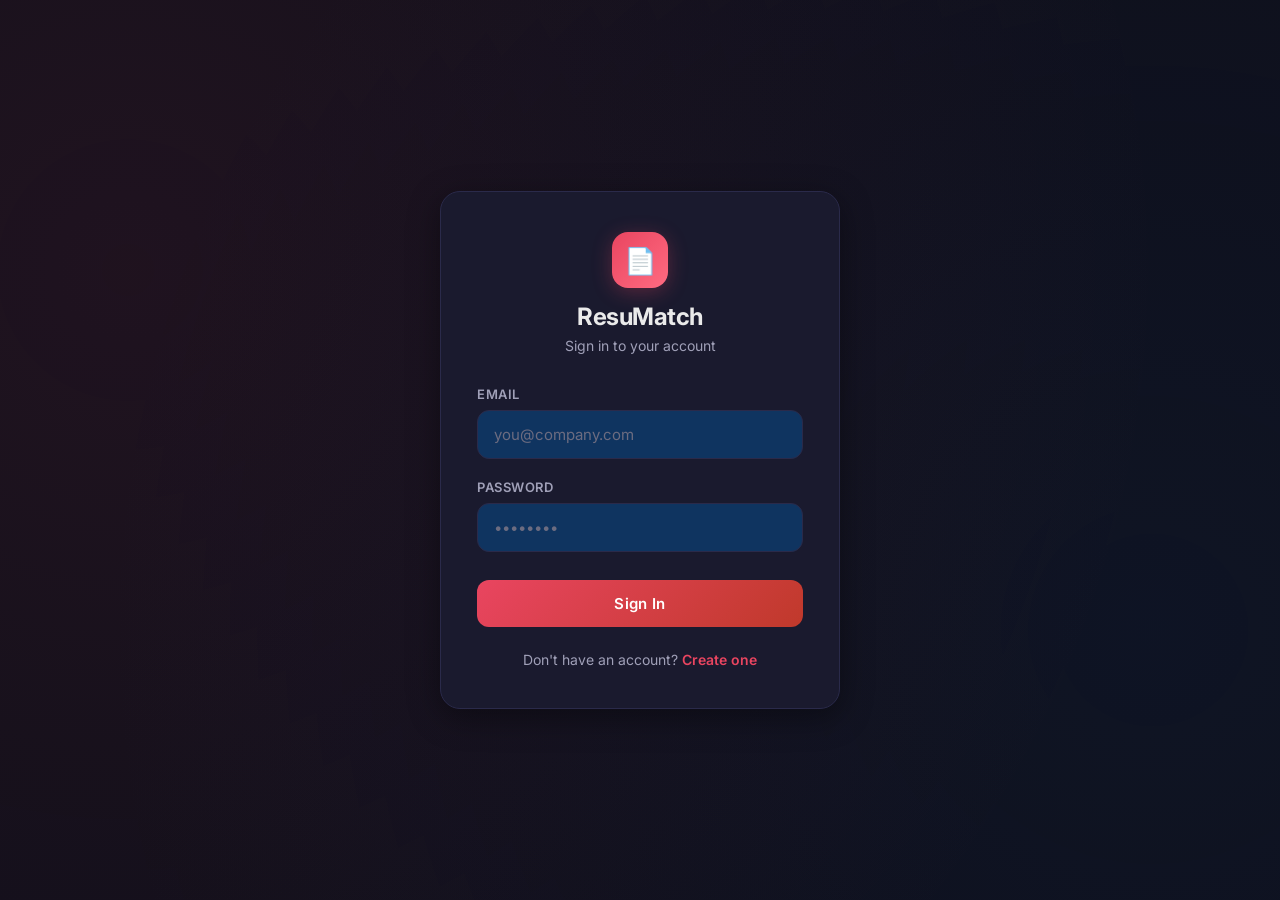
==== frontend/dashboard.html @ dbf90b8e "Initial commit" ====
<!DOCTYPE html>
<html lang="en">
<head>
  <meta charset="UTF-8" />
  <meta name="viewport" content="width=device-width, initial-scale=1.0" />
  <meta name="description" content="ResuMatch Dashboard - Manage your applicant tracking pipeline." />
  <title>ResuMatch — Dashboard</title>
  <link rel="preconnect" href="https://fonts.googleapis.com" />
  <link href="https://fonts.googleapis.com/css2?family=Inter:wght@400;500;600;700&display=swap" rel="stylesheet" />
  <link rel="stylesheet" href="css/style.css" />
</head>
<body class="app-body">

  <!-- ── Top Navigation ──────────────────────────────────── -->
  <nav class="top-nav" id="top-nav">
    <div class="nav-inner">
      <a href="dashboard.html" class="nav-brand">
        <div class="nav-brand-icon">📄</div>
        <span>ResuMatch</span>
      </a>
      <div class="nav-links">
        <a href="dashboard.html" class="nav-link active" id="nav-dashboard">Dashboard</a>
        <a href="jobs.html" class="nav-link" id="nav-jobs">Jobs</a>
      </div>
      <div class="nav-user">
        <span class="nav-user-name" id="nav-user-name"></span>
        <button class="nav-logout-btn" id="nav-logout-btn" onclick="logout()">Sign Out</button>
      </div>
    </div>
  </nav>

  <!-- ── Page Content ────────────────────────────────────── -->
  <main class="page-content" style="max-width: 640px;">
    <div class="dashboard-card">
      <!-- Welcome -->
      <h1 class="welcome">Welcome, <span id="user-name">...</span> 👋</h1>
      <p class="subtitle">Here's your profile overview</p>

      <!-- Profile Info -->
      <div class="profile-grid">
        <div class="profile-item">
          <span class="label">Name</span>
          <span class="value" id="profile-name">—</span>
        </div>
        <div class="profile-item">
          <span class="label">Email</span>
          <span class="value" id="profile-email">—</span>
        </div>
        <div class="profile-item">
          <span class="label">Role</span>
          <span class="value" id="profile-role">—</span>
        </div>
        <div class="profile-item">
          <span class="label">Joined</span>
          <span class="value" id="profile-joined">—</span>
        </div>
      </div>

      <!-- Quick Actions -->
      <div class="quick-actions">
        <a href="jobs.html" class="quick-action-link" id="go-to-jobs">
          📋 Manage Job Postings
          <span class="arrow">→</span>
        </a>
      </div>
    </div>
  </main>

  <script src="js/auth.js"></script>
  <script>
    loadDashboard();
    // Show user name in nav
    const user = getUser();
    if (user) {
      document.getElementById("nav-user-name").textContent = user.name;
    }
  </script>
</body>
</html>
---- frontend/css/style.css ----
/* ── CSS Variables & Reset ─────────────────────────────── */
:root {
  --bg-primary: #0f0f1a;
  --bg-secondary: #1a1a2e;
  --bg-card: #16213e;
  --bg-input: #0f3460;
  --accent: #e94560;
  --accent-hover: #ff6b81;
  --text-primary: #eaeaea;
  --text-secondary: #a0a0b8;
  --text-muted: #6c6c80;
  --border: #2a2a4a;
  --success: #2ecc71;
  --error: #e74c3c;
  --radius: 12px;
  --shadow: 0 8px 32px rgba(0, 0, 0, 0.4);
  --transition: 0.3s ease;
}

* {
  margin: 0;
  padding: 0;
  box-sizing: border-box;
}

body {
  font-family: 'Inter', 'Segoe UI', sans-serif;
  background: var(--bg-primary);
  color: var(--text-primary);
  min-height: 100vh;
  display: flex;
  align-items: center;
  justify-content: center;
  overflow: hidden;
}

/* ── Animated Background ──────────────────────────────── */
body::before {
  content: '';
  position: fixed;
  top: -50%;
  left: -50%;
  width: 200%;
  height: 200%;
  background: radial-gradient(circle at 30% 40%, rgba(233, 69, 96, 0.08) 0%, transparent 50%),
              radial-gradient(circle at 70% 60%, rgba(15, 52, 96, 0.15) 0%, transparent 50%);
  animation: bgFloat 20s ease-in-out infinite alternate;
  z-index: 0;
  pointer-events: none;
}

@keyframes bgFloat {
  0% { transform: translate(0, 0) rotate(0deg); }
  100% { transform: translate(-30px, -20px) rotate(3deg); }
}

/* ── Auth Container ───────────────────────────────────── */
.auth-wrapper {
  position: relative;
  z-index: 1;
  width: 100%;
  max-width: 440px;
  padding: 20px;
}

.auth-card {
  background: var(--bg-secondary);
  border: 1px solid var(--border);
  border-radius: 20px;
  padding: 40px 36px;
  box-shadow: var(--shadow);
  backdrop-filter: blur(10px);
  animation: cardSlideUp 0.6s ease-out;
}

@keyframes cardSlideUp {
  from { opacity: 0; transform: translateY(30px); }
  to { opacity: 1; transform: translateY(0); }
}

/* ── Logo / Brand ─────────────────────────────────────── */
.brand {
  text-align: center;
  margin-bottom: 32px;
}

.brand-icon {
  width: 56px;
  height: 56px;
  background: linear-gradient(135deg, var(--accent), #ff6b81);
  border-radius: 16px;
  display: inline-flex;
  align-items: center;
  justify-content: center;
  font-size: 26px;
  margin-bottom: 14px;
  box-shadow: 0 4px 20px rgba(233, 69, 96, 0.3);
}

.brand h1 {
  font-size: 24px;
  font-weight: 700;
  letter-spacing: -0.5px;
}

.brand p {
  color: var(--text-secondary);
  font-size: 14px;
  margin-top: 6px;
}

/* ── Form ─────────────────────────────────────────────── */
.form-group {
  margin-bottom: 20px;
}

.form-group label {
  display: block;
  font-size: 13px;
  font-weight: 600;
  color: var(--text-secondary);
  margin-bottom: 8px;
  text-transform: uppercase;
  letter-spacing: 0.5px;
}

.form-group input,
.form-group select {
  width: 100%;
  padding: 14px 16px;
  background: var(--bg-input);
  border: 1px solid var(--border);
  border-radius: var(--radius);
  color: var(--text-primary);
  font-size: 15px;
  font-family: inherit;
  transition: border-color var(--transition), box-shadow var(--transition);
  outline: none;
}

.form-group input::placeholder {
  color: var(--text-muted);
}

.form-group input:focus,
.form-group select:focus {
  border-color: var(--accent);
  box-shadow: 0 0 0 3px rgba(233, 69, 96, 0.15);
}

.form-group select option {
  background: var(--bg-secondary);
  color: var(--text-primary);
}

/* ── Button ───────────────────────────────────────────── */
.btn-primary {
  width: 100%;
  padding: 14px;
  background: linear-gradient(135deg, var(--accent), #c0392b);
  color: #fff;
  border: none;
  border-radius: var(--radius);
  font-size: 15px;
  font-weight: 600;
  font-family: inherit;
  cursor: pointer;
  transition: transform var(--transition), box-shadow var(--transition);
  margin-top: 8px;
  letter-spacing: 0.3px;
}

.btn-primary:hover {
  transform: translateY(-2px);
  box-shadow: 0 6px 24px rgba(233, 69, 96, 0.35);
}

.btn-primary:active {
  transform: translateY(0);
}

.btn-primary:disabled {
  opacity: 0.6;
  cursor: not-allowed;
  transform: none;
}

/* ── Footer Link ──────────────────────────────────────── */
.auth-footer {
  text-align: center;
  margin-top: 24px;
  font-size: 14px;
  color: var(--text-secondary);
}

.auth-footer a {
  color: var(--accent);
  text-decoration: none;
  font-weight: 600;
  transition: color var(--transition);
}

.auth-footer a:hover {
  color: var(--accent-hover);
}

/* ── Toast / Alert ────────────────────────────────────── */
.toast {
  position: fixed;
  top: 24px;
  right: 24px;
  padding: 14px 24px;
  border-radius: var(--radius);
  font-size: 14px;
  font-weight: 500;
  z-index: 1000;
  animation: toastIn 0.4s ease-out;
  max-width: 360px;
  box-shadow: 0 8px 30px rgba(0,0,0,0.3);
}

.toast.success {
  background: var(--success);
  color: #fff;
}

.toast.error {
  background: var(--error);
  color: #fff;
}

@keyframes toastIn {
  from { opacity: 0; transform: translateX(40px); }
  to { opacity: 1; transform: translateX(0); }
}

/* ── Dashboard Layout ─────────────────────────────────── */
.dashboard-wrapper {
  position: relative;
  z-index: 1;
  width: 100%;
  max-width: 640px;
  padding: 20px;
}

.dashboard-card {
  background: var(--bg-secondary);
  border: 1px solid var(--border);
  border-radius: 20px;
  padding: 40px 36px;
  box-shadow: var(--shadow);
  animation: cardSlideUp 0.6s ease-out;
}

.dashboard-card .welcome {
  font-size: 28px;
  font-weight: 700;
  margin-bottom: 6px;
}

.dashboard-card .welcome span {
  color: var(--accent);
}

.dashboard-card .subtitle {
  color: var(--text-secondary);
  font-size: 15px;
  margin-bottom: 32px;
}

.profile-grid {
  display: grid;
  gap: 16px;
  margin-bottom: 28px;
}

.profile-item {
  display: flex;
  justify-content: space-between;
  align-items: center;
  background: var(--bg-card);
  padding: 14px 18px;
  border-radius: var(--radius);
  border: 1px solid var(--border);
}

.profile-item .label {
  font-size: 13px;
  color: var(--text-muted);
  text-transform: uppercase;
  letter-spacing: 0.5px;
  font-weight: 600;
}

.profile-item .value {
  font-size: 15px;
  font-weight: 500;
  color: var(--text-primary);
}

.btn-logout {
  width: 100%;
  padding: 14px;
  background: transparent;
  border: 1px solid var(--border);
  color: var(--text-secondary);
  border-radius: var(--radius);
  font-size: 14px;
  font-weight: 600;
  cursor: pointer;
  font-family: inherit;
  transition: all var(--transition);
}

.btn-logout:hover {
  border-color: var(--accent);
  color: var(--accent);
  background: rgba(233, 69, 96, 0.05);
}

/* ── Loading Spinner ──────────────────────────────────── */
.spinner {
  display: inline-block;
  width: 18px;
  height: 18px;
  border: 2px solid rgba(255,255,255,0.3);
  border-top-color: #fff;
  border-radius: 50%;
  animation: spin 0.6s linear infinite;
  vertical-align: middle;
  margin-right: 8px;
}

@keyframes spin {
  to { transform: rotate(360deg); }
}

/* ── App Body (for pages with nav) ───────────────────────── */
.app-body {
  flex-direction: column;
  align-items: stretch;
  justify-content: flex-start;
  overflow: auto;
}

/* ── Top Navigation ──────────────────────────────────────── */
.top-nav {
  position: sticky;
  top: 0;
  z-index: 100;
  background: rgba(26, 26, 46, 0.85);
  backdrop-filter: blur(16px);
  border-bottom: 1px solid var(--border);
  padding: 0 24px;
}

.nav-inner {
  max-width: 1100px;
  margin: 0 auto;
  display: flex;
  align-items: center;
  height: 64px;
  gap: 32px;
}

.nav-brand {
  display: flex;
  align-items: center;
  gap: 10px;
  text-decoration: none;
  color: var(--text-primary);
  font-weight: 700;
  font-size: 18px;
  flex-shrink: 0;
}

.nav-brand-icon {
  width: 36px;
  height: 36px;
  background: linear-gradient(135deg, var(--accent), #ff6b81);
  border-radius: 10px;
  display: flex;
  align-items: center;
  justify-content: center;
  font-size: 18px;
  box-shadow: 0 2px 12px rgba(233, 69, 96, 0.25);
}

.nav-links {
  display: flex;
  gap: 4px;
}

.nav-link {
  padding: 8px 16px;
  border-radius: 8px;
  color: var(--text-secondary);
  text-decoration: none;
  font-size: 14px;
  font-weight: 500;
  transition: all var(--transition);
}

.nav-link:hover {
  color: var(--text-primary);
  background: rgba(255,255,255, 0.05);
}

.nav-link.active {
  color: var(--accent);
  background: rgba(233, 69, 96, 0.1);
}

.nav-user {
  margin-left: auto;
  display: flex;
  align-items: center;
  gap: 16px;
}

.nav-user-name {
  font-size: 14px;
  color: var(--text-secondary);
  font-weight: 500;
}

.nav-logout-btn {
  padding: 7px 16px;
  border-radius: 8px;
  border: 1px solid var(--border);
  background: transparent;
  color: var(--text-secondary);
  font-size: 13px;
  font-weight: 600;
  cursor: pointer;
  font-family: inherit;
  transition: all var(--transition);
}

.nav-logout-btn:hover {
  border-color: var(--accent);
  color: var(--accent);
}

/* ── Page Content ────────────────────────────────────────── */
.page-content {
  max-width: 1100px;
  width: 100%;
  margin: 0 auto;
  padding: 32px 24px 64px;
}

.page-header {
  display: flex;
  align-items: center;
  justify-content: space-between;
  margin-bottom: 24px;
  animation: cardSlideUp 0.5s ease-out;
}

.page-header-left {
  display: flex;
  align-items: center;
  gap: 12px;
}

.page-header h1 {
  font-size: 28px;
  font-weight: 700;
}

.count-badge {
  background: var(--accent);
  color: #fff;
  font-size: 13px;
  font-weight: 700;
  padding: 3px 10px;
  border-radius: 20px;
  min-width: 28px;
  text-align: center;
}

/* ── Create Button ───────────────────────────────────────── */
.btn-create {
  display: inline-flex;
  align-items: center;
  gap: 6px;
  padding: 12px 22px;
  background: linear-gradient(135deg, var(--accent), #c0392b);
  color: #fff;
  border: none;
  border-radius: var(--radius);
  font-size: 14px;
  font-weight: 600;
  font-family: inherit;
  cursor: pointer;
  transition: transform var(--transition), box-shadow var(--transition);
  letter-spacing: 0.3px;
}

.btn-create:hover {
  transform: translateY(-2px);
  box-shadow: 0 6px 24px rgba(233, 69, 96, 0.35);
}

.btn-create:active {
  transform: translateY(0);
}

.btn-icon {
  font-size: 18px;
  line-height: 1;
}

/* ── Back Button ──────────────────────────────────────────── */
.btn-back {
  display: inline-flex;
  align-items: center;
  gap: 4px;
  padding: 8px 16px;
  border-radius: 10px;
  border: 1px solid var(--border);
  background: rgba(255, 255, 255, 0.04);
  color: var(--text-secondary);
  font-size: 14px;
  font-weight: 600;
  font-family: inherit;
  cursor: pointer;
  transition: all var(--transition);
  margin-right: 12px;
}

.btn-back:hover {
  border-color: var(--accent);
  color: var(--accent);
  background: rgba(233, 69, 96, 0.06);
}

.btn-back svg {
  flex-shrink: 0;
}

/* ── Upload Page Subtitle ────────────────────────────────── */
.upload-page-subtitle {
  color: var(--text-secondary);
  font-size: 15px;
  margin-bottom: 28px;
  padding: 12px 20px;
  background: var(--bg-secondary);
  border: 1px solid var(--border);
  border-radius: var(--radius);
  display: inline-block;
  animation: cardSlideUp 0.5s ease-out;
}

.upload-page-subtitle strong {
  color: var(--accent);
}

/* ── Upload Page Content ─────────────────────────────────── */
.upload-page-content {
  max-width: 900px;
  animation: cardSlideUp 0.6s ease-out;
}

.upload-page-actions {
  margin-top: 24px;
  display: flex;
  justify-content: center;
}

.upload-btn-full {
  display: inline-flex;
  align-items: center;
  padding: 16px 40px;
  font-size: 16px;
  font-weight: 700;
  letter-spacing: 0.3px;
  border-radius: 14px;
  gap: 8px;
}

/* ── View Results Button (on card) ───────────────────────── */
.btn-view-results {
  display: inline-flex;
  align-items: center;
  gap: 6px;
  padding: 6px 14px;
  border-radius: 8px;
  border: 1px solid rgba(108, 92, 231, 0.3);
  background: rgba(108, 92, 231, 0.1);
  color: #a29bfe;
  font-size: 12px;
  font-weight: 600;
  font-family: inherit;
  cursor: pointer;
  transition: all var(--transition);
  white-space: nowrap;
}

.btn-view-results svg {
  flex-shrink: 0;
}

.btn-view-results:hover {
  background: rgba(108, 92, 231, 0.22);
  border-color: #a29bfe;
  transform: translateY(-1px);
  box-shadow: 0 4px 12px rgba(108, 92, 231, 0.2);
}

.resume-count-chip {
  display: inline-flex;
  align-items: center;
  justify-content: center;
  min-width: 20px;
  height: 20px;
  padding: 0 6px;
  border-radius: 10px;
  background: rgba(108, 92, 231, 0.25);
  color: #a29bfe;
  font-size: 11px;
  font-weight: 700;
  line-height: 1;
}

/* ── Job Type Badge (replaces status badge) ──────────────── */
.job-type-badge {
  padding: 4px 12px;
  border-radius: 20px;
  font-size: 12px;
  font-weight: 600;
  background: rgba(108, 92, 231, 0.12);
  color: #a29bfe;
  letter-spacing: 0.3px;
}

/* ── Delete Job Button (on results page) ─────────────────── */
.btn-delete-job {
  display: inline-flex;
  align-items: center;
  gap: 8px;
  padding: 10px 20px;
  border-radius: 10px;
  border: 1px solid rgba(231, 76, 60, 0.3);
  background: rgba(231, 76, 60, 0.08);
  color: #e74c3c;
  font-size: 13px;
  font-weight: 600;
  font-family: inherit;
  cursor: pointer;
  transition: all var(--transition);
  white-space: nowrap;
}

.btn-delete-job svg {
  flex-shrink: 0;
}

.btn-delete-job:hover {
  background: rgba(231, 76, 60, 0.18);
  border-color: #e74c3c;
  transform: translateY(-1px);
  box-shadow: 0 4px 16px rgba(231, 76, 60, 0.25);
}

.btn-delete-job:disabled {
  opacity: 0.6;
  cursor: not-allowed;
  transform: none;
  box-shadow: none;
}

/* ── Jobs Grid ───────────────────────────────────────────── */
.jobs-grid {
  display: grid;
  grid-template-columns: repeat(auto-fill, minmax(320px, 1fr));
  gap: 20px;
  animation: cardSlideUp 0.6s ease-out;
}

.job-card {
  background: var(--bg-secondary);
  border: 1px solid var(--border);
  border-radius: 16px;
  padding: 24px;
  transition: transform var(--transition), box-shadow var(--transition), border-color var(--transition);
  display: flex;
  flex-direction: column;
}

.job-card:hover {
  transform: translateY(-4px);
  box-shadow: 0 12px 40px rgba(0, 0, 0, 0.35);
  border-color: rgba(233, 69, 96, 0.25);
}

.job-card-top {
  display: flex;
  align-items: center;
  justify-content: space-between;
  margin-bottom: 14px;
}



.job-action-btn {
  width: 34px;
  height: 34px;
  border-radius: 8px;
  border: 1px solid transparent;
  background: transparent;
  cursor: pointer;
  font-size: 15px;
  display: flex;
  align-items: center;
  justify-content: center;
  transition: all var(--transition);
}

.job-action-btn.delete-btn:hover {
  background: rgba(231, 76, 60, 0.12);
  border-color: rgba(231, 76, 60, 0.3);
}

.job-card-title {
  font-size: 18px;
  font-weight: 700;
  color: var(--text-primary);
  margin-bottom: 10px;
  line-height: 1.3;
}

.job-card-meta {
  display: flex;
  flex-wrap: wrap;
  gap: 12px;
  margin-bottom: 12px;
}

.meta-item {
  font-size: 13px;
  color: var(--text-secondary);
}

.job-card-desc {
  font-size: 14px;
  color: var(--text-muted);
  line-height: 1.6;
  margin-bottom: 16px;
  flex: 1;
}

.job-card-footer {
  display: flex;
  align-items: center;
  justify-content: space-between;
  padding-top: 14px;
  border-top: 1px solid var(--border);
  margin-top: auto;
}

.job-date {
  font-size: 12px;
  color: var(--text-muted);
}

/* ── Empty State ─────────────────────────────────────────── */
.empty-state {
  text-align: center;
  padding: 64px 20px;
  animation: cardSlideUp 0.6s ease-out;
}

.empty-icon {
  font-size: 56px;
  margin-bottom: 16px;
}

.empty-state h2 {
  font-size: 22px;
  font-weight: 700;
  margin-bottom: 8px;
}

.empty-state p {
  color: var(--text-secondary);
  font-size: 15px;
  margin-bottom: 28px;
}

/* ── Loading ─────────────────────────────────────────────── */
.jobs-loading {
  text-align: center;
  padding: 64px 20px;
  color: var(--text-secondary);
  font-size: 15px;
}

/* ── Modal ───────────────────────────────────────────────── */
.modal-overlay {
  position: fixed;
  inset: 0;
  background: rgba(0, 0, 0, 0.6);
  backdrop-filter: blur(6px);
  z-index: 200;
  display: flex;
  align-items: center;
  justify-content: center;
  padding: 20px;
  animation: fadeIn 0.2s ease-out;
}

@keyframes fadeIn {
  from { opacity: 0; }
  to { opacity: 1; }
}

.modal-card {
  background: var(--bg-secondary);
  border: 1px solid var(--border);
  border-radius: 20px;
  width: 100%;
  max-width: 560px;
  max-height: 90vh;
  overflow-y: auto;
  box-shadow: 0 20px 60px rgba(0, 0, 0, 0.5);
  animation: modalSlideUp 0.3s ease-out;
}

.modal-sm {
  max-width: 420px;
}

@keyframes modalSlideUp {
  from { opacity: 0; transform: translateY(20px) scale(0.97); }
  to { opacity: 1; transform: translateY(0) scale(1); }
}

.modal-header {
  display: flex;
  align-items: center;
  justify-content: space-between;
  padding: 24px 28px 0;
}

.modal-header h2 {
  font-size: 20px;
  font-weight: 700;
}

.modal-close {
  width: 34px;
  height: 34px;
  border-radius: 8px;
  border: 1px solid var(--border);
  background: transparent;
  color: var(--text-secondary);
  font-size: 16px;
  cursor: pointer;
  display: flex;
  align-items: center;
  justify-content: center;
  transition: all var(--transition);
}

.modal-close:hover {
  border-color: var(--accent);
  color: var(--accent);
}

.modal-body {
  padding: 24px 28px;
}

.modal-body textarea {
  width: 100%;
  padding: 14px 16px;
  background: var(--bg-input);
  border: 1px solid var(--border);
  border-radius: var(--radius);
  color: var(--text-primary);
  font-size: 15px;
  font-family: inherit;
  transition: border-color var(--transition), box-shadow var(--transition);
  outline: none;
  resize: vertical;
}

.modal-body textarea::placeholder {
  color: var(--text-muted);
}

.modal-body textarea:focus {
  border-color: var(--accent);
  box-shadow: 0 0 0 3px rgba(233, 69, 96, 0.15);
}

.form-row {
  display: grid;
  grid-template-columns: 1fr 1fr;
  gap: 16px;
}

.modal-footer {
  display: flex;
  justify-content: flex-end;
  gap: 12px;
  padding: 0 28px 24px;
}

.btn-secondary {
  padding: 12px 22px;
  border-radius: var(--radius);
  border: 1px solid var(--border);
  background: transparent;
  color: var(--text-secondary);
  font-size: 14px;
  font-weight: 600;
  font-family: inherit;
  cursor: pointer;
  transition: all var(--transition);
}

.btn-secondary:hover {
  border-color: var(--text-muted);
  color: var(--text-primary);
}

.btn-danger {
  padding: 12px 22px;
  border-radius: var(--radius);
  border: none;
  background: linear-gradient(135deg, #e74c3c, #c0392b);
  color: #fff;
  font-size: 14px;
  font-weight: 600;
  font-family: inherit;
  cursor: pointer;
  transition: transform var(--transition), box-shadow var(--transition);
}

.btn-danger:hover {
  transform: translateY(-2px);
  box-shadow: 0 6px 20px rgba(231, 76, 60, 0.35);
}

.btn-danger:disabled {
  opacity: 0.6;
  cursor: not-allowed;
  transform: none;
}

.delete-msg {
  color: var(--text-secondary);
  font-size: 15px;
  line-height: 1.6;
}

.delete-msg strong {
  color: var(--text-primary);
}

/* ── Quick Action Link (Dashboard) ───────────────────────── */
.quick-actions {
  margin-top: 24px;
  padding-top: 20px;
  border-top: 1px solid var(--border);
}

.quick-action-link {
  display: flex;
  align-items: center;
  justify-content: space-between;
  padding: 16px 20px;
  background: var(--bg-card);
  border: 1px solid var(--border);
  border-radius: var(--radius);
  text-decoration: none;
  color: var(--text-primary);
  font-weight: 600;
  font-size: 15px;
  transition: all var(--transition);
}

.quick-action-link:hover {
  border-color: var(--accent);
  background: rgba(233, 69, 96, 0.05);
  transform: translateX(4px);
}

.quick-action-link .arrow {
  color: var(--accent);
  font-size: 18px;
  transition: transform var(--transition);
}

.quick-action-link:hover .arrow {
  transform: translateX(4px);
}

/* ── Upload Resumes Button (on card) ─────────────────────── */
.btn-upload-resume {
  display: inline-flex;
  align-items: center;
  gap: 6px;
  padding: 6px 14px;
  border-radius: 8px;
  border: 1px solid var(--border);
  background: rgba(233, 69, 96, 0.08);
  color: var(--accent);
  font-size: 12px;
  font-weight: 600;
  font-family: inherit;
  cursor: pointer;
  transition: all var(--transition);
  white-space: nowrap;
}

.btn-upload-resume svg {
  flex-shrink: 0;
}

.btn-upload-resume:hover {
  background: rgba(233, 69, 96, 0.18);
  border-color: var(--accent);
  transform: translateY(-1px);
  box-shadow: 0 4px 12px rgba(233, 69, 96, 0.2);
}

/* ── Upload Modal Subtitle ───────────────────────────────── */
.upload-subtitle {
  color: var(--text-secondary);
  font-size: 14px;
  margin-bottom: 20px;
}

.upload-subtitle strong {
  color: var(--text-primary);
}

/* ── Dropzone ────────────────────────────────────────────── */
.upload-dropzone {
  border: 2px dashed var(--border);
  border-radius: 16px;
  padding: 40px 24px;
  text-align: center;
  cursor: pointer;
  transition: all var(--transition);
  background: rgba(15, 52, 96, 0.15);
  margin-bottom: 16px;
}

.upload-dropzone:hover {
  border-color: var(--accent);
  background: rgba(233, 69, 96, 0.05);
}

.upload-dropzone.drag-over {
  border-color: var(--accent);
  background: rgba(233, 69, 96, 0.1);
  transform: scale(1.01);
  box-shadow: inset 0 0 30px rgba(233, 69, 96, 0.08);
}

.dropzone-icon {
  color: var(--text-muted);
  margin-bottom: 12px;
  transition: color var(--transition), transform var(--transition);
}

.upload-dropzone:hover .dropzone-icon,
.upload-dropzone.drag-over .dropzone-icon {
  color: var(--accent);
  transform: translateY(-4px);
}

.dropzone-text {
  font-size: 16px;
  font-weight: 600;
  color: var(--text-primary);
  margin-bottom: 4px;
}

.dropzone-hint {
  font-size: 13px;
  color: var(--text-secondary);
  margin-bottom: 12px;
}

.dropzone-formats {
  font-size: 11px;
  color: var(--text-muted);
  background: rgba(255, 255, 255, 0.04);
  padding: 4px 12px;
  border-radius: 20px;
  letter-spacing: 0.3px;
}

/* ── File List ───────────────────────────────────────────── */
.upload-file-list {
  display: flex;
  flex-direction: column;
  gap: 8px;
  max-height: 220px;
  overflow-y: auto;
  padding-right: 4px;
}

.upload-file-item {
  display: flex;
  align-items: center;
  gap: 12px;
  padding: 12px 14px;
  background: var(--bg-card);
  border: 1px solid var(--border);
  border-radius: 10px;
  animation: fileSlideIn 0.3s ease-out both;
  transition: border-color var(--transition), background var(--transition);
}

.upload-file-item:hover {
  border-color: rgba(233, 69, 96, 0.2);
  background: rgba(22, 33, 62, 0.9);
}

@keyframes fileSlideIn {
  from { opacity: 0; transform: translateX(-12px); }
  to { opacity: 1; transform: translateX(0); }
}

.upload-file-icon {
  font-size: 22px;
  flex-shrink: 0;
  width: 36px;
  height: 36px;
  display: flex;
  align-items: center;
  justify-content: center;
  background: rgba(233, 69, 96, 0.1);
  border-radius: 8px;
}

.upload-file-info {
  flex: 1;
  min-width: 0;
  display: flex;
  flex-direction: column;
  gap: 2px;
}

.upload-file-name {
  font-size: 13px;
  font-weight: 600;
  color: var(--text-primary);
  overflow: hidden;
  text-overflow: ellipsis;
  white-space: nowrap;
}

.upload-file-meta {
  font-size: 11px;
  color: var(--text-muted);
  letter-spacing: 0.3px;
}

.upload-file-remove {
  width: 28px;
  height: 28px;
  border-radius: 6px;
  border: 1px solid transparent;
  background: transparent;
  color: var(--text-muted);
  font-size: 13px;
  cursor: pointer;
  display: flex;
  align-items: center;
  justify-content: center;
  flex-shrink: 0;
  transition: all var(--transition);
}

.upload-file-remove:hover {
  background: rgba(231, 76, 60, 0.12);
  border-color: rgba(231, 76, 60, 0.3);
  color: #e74c3c;
}

/* ── Progress Bar ────────────────────────────────────────── */
.upload-progress-area {
  text-align: center;
  padding: 32px 0;
}

.upload-progress-track {
  width: 100%;
  height: 8px;
  background: var(--bg-card);
  border-radius: 8px;
  overflow: hidden;
  margin-bottom: 14px;
  border: 1px solid var(--border);
}

.upload-progress-bar {
  height: 100%;
  width: 0%;
  background: linear-gradient(90deg, var(--accent), #ff6b81, var(--accent));
  background-size: 200% 100%;
  border-radius: 8px;
  transition: width 0.3s ease;
  animation: progressShimmer 2s linear infinite;
}

@keyframes progressShimmer {
  0% { background-position: 200% 0; }
  100% { background-position: -200% 0; }
}

.upload-progress-text {
  font-size: 14px;
  color: var(--text-secondary);
  font-weight: 500;
}

/* ── Success State ───────────────────────────────────────── */
.upload-success-area {
  text-align: center;
  padding: 32px 0;
}

.success-checkmark {
  width: 64px;
  height: 64px;
  border-radius: 50%;
  background: linear-gradient(135deg, var(--success), #27ae60);
  color: #fff;
  font-size: 30px;
  font-weight: 700;
  display: inline-flex;
  align-items: center;
  justify-content: center;
  margin-bottom: 16px;
  animation: checkPop 0.5s cubic-bezier(0.175, 0.885, 0.32, 1.275);
  box-shadow: 0 6px 24px rgba(46, 204, 113, 0.3);
}

@keyframes checkPop {
  0% { transform: scale(0); opacity: 0; }
  60% { transform: scale(1.15); }
  100% { transform: scale(1); opacity: 1; }
}

.upload-success-area p {
  font-size: 16px;
  color: var(--text-primary);
  font-weight: 500;
}

.upload-success-area strong {
  color: var(--success);
}





/* ── Results Area ────────────────────────────────────────── */
.results-area {
  animation: cardSlideUp 0.4s ease-out;
}

.results-header {
  display: flex;
  align-items: center;
  justify-content: space-between;
  margin-bottom: 16px;
}

.results-header h3 {
  font-size: 18px;
  font-weight: 700;
  color: var(--text-primary);
}

.results-count {
  font-size: 13px;
  color: var(--text-muted);
  background: rgba(255, 255, 255, 0.05);
  padding: 4px 12px;
  border-radius: 20px;
}

/* ── Results Table ───────────────────────────────────────── */
.results-table-wrapper {
  overflow-x: auto;
  border: 1px solid var(--border);
  border-radius: 12px;
  background: var(--bg-card);
}

.results-table {
  width: 100%;
  border-collapse: collapse;
  font-size: 13px;
}

.results-table thead th {
  background: rgba(15, 15, 26, 0.6);
  color: var(--text-muted);
  font-size: 11px;
  font-weight: 700;
  text-transform: uppercase;
  letter-spacing: 0.6px;
  padding: 12px 14px;
  text-align: left;
  border-bottom: 1px solid var(--border);
  white-space: nowrap;
  position: sticky;
  top: 0;
  z-index: 1;
}

.results-table tbody tr {
  transition: background var(--transition);
  border-bottom: 1px solid rgba(42, 42, 74, 0.5);
}

.results-table tbody tr:last-child {
  border-bottom: none;
}

.results-table tbody tr:hover {
  background: rgba(233, 69, 96, 0.04);
}

.results-table td {
  padding: 12px 14px;
  color: var(--text-primary);
  vertical-align: middle;
}

.result-row {
  animation: rowSlideIn 0.3s ease-out both;
}

@keyframes rowSlideIn {
  from { opacity: 0; transform: translateY(8px); }
  to { opacity: 1; transform: translateY(0); }
}

.td-name {
  font-weight: 600;
  white-space: nowrap;
}

.td-email {
  color: var(--text-secondary);
  font-size: 12px;
}

.td-skills {
  font-size: 12px;
  color: var(--text-secondary);
  max-width: 180px;
  overflow: hidden;
  text-overflow: ellipsis;
  white-space: nowrap;
}

/* ── Rank Badges ─────────────────────────────────────────── */
.rank-badge {
  display: inline-flex;
  align-items: center;
  justify-content: center;
  min-width: 28px;
  padding: 3px 8px;
  border-radius: 6px;
  font-size: 12px;
  font-weight: 700;
  background: rgba(255, 255, 255, 0.05);
  color: var(--text-secondary);
}

.rank-gold {
  background: rgba(255, 215, 0, 0.15);
  color: #ffd700;
}

.rank-silver {
  background: rgba(192, 192, 192, 0.15);
  color: #c0c0c0;
}

.rank-bronze {
  background: rgba(205, 127, 50, 0.15);
  color: #cd7f32;
}

/* ── Resume ID Badge ─────────────────────────────────────── */
.resume-id-badge {
  font-family: 'JetBrains Mono', 'Fira Code', 'Consolas', monospace;
  font-size: 12px;
  background: rgba(108, 92, 231, 0.12);
  color: #a29bfe;
  padding: 3px 8px;
  border-radius: 6px;
  letter-spacing: 1px;
}

/* ── Score Badge ──────────────────────────────────────────── */
.score-badge {
  display: inline-block;
  padding: 4px 10px;
  border-radius: 8px;
  font-size: 13px;
  font-weight: 700;
  min-width: 48px;
  text-align: center;
}

.score-high {
  background: rgba(46, 204, 113, 0.15);
  color: #2ecc71;
}

.score-mid {
  background: rgba(241, 196, 15, 0.15);
  color: #f1c40f;
}

.score-low {
  background: rgba(231, 76, 60, 0.15);
  color: #e74c3c;
}

/* ── Table Scrollbar ─────────────────────────────────────── */
.results-table-wrapper::-webkit-scrollbar {
  height: 6px;
}

.results-table-wrapper::-webkit-scrollbar-track {
  background: transparent;
}

.results-table-wrapper::-webkit-scrollbar-thumb {
  background: var(--border);
  border-radius: 4px;
}


.upload-file-list::-webkit-scrollbar {
  width: 5px;
}

.upload-file-list::-webkit-scrollbar-track {
  background: transparent;
}

.upload-file-list::-webkit-scrollbar-thumb {
  background: var(--border);
  border-radius: 4px;
}

.upload-file-list::-webkit-scrollbar-thumb:hover {
  background: var(--text-muted);
}

/* ── Utility ─────────────────────────────────────────────── */
.hidden {
  display: none !important;
}

/* ── Responsive ──────────────────────────────────────────── */
@media (max-width: 600px) {
  .nav-inner {
    gap: 16px;
  }

  .nav-user-name {
    display: none;
  }

  .page-header {
    flex-direction: column;
    align-items: flex-start;
    gap: 16px;
  }

  .jobs-grid {
    grid-template-columns: 1fr;
  }

  .form-row {
    grid-template-columns: 1fr;
  }


}
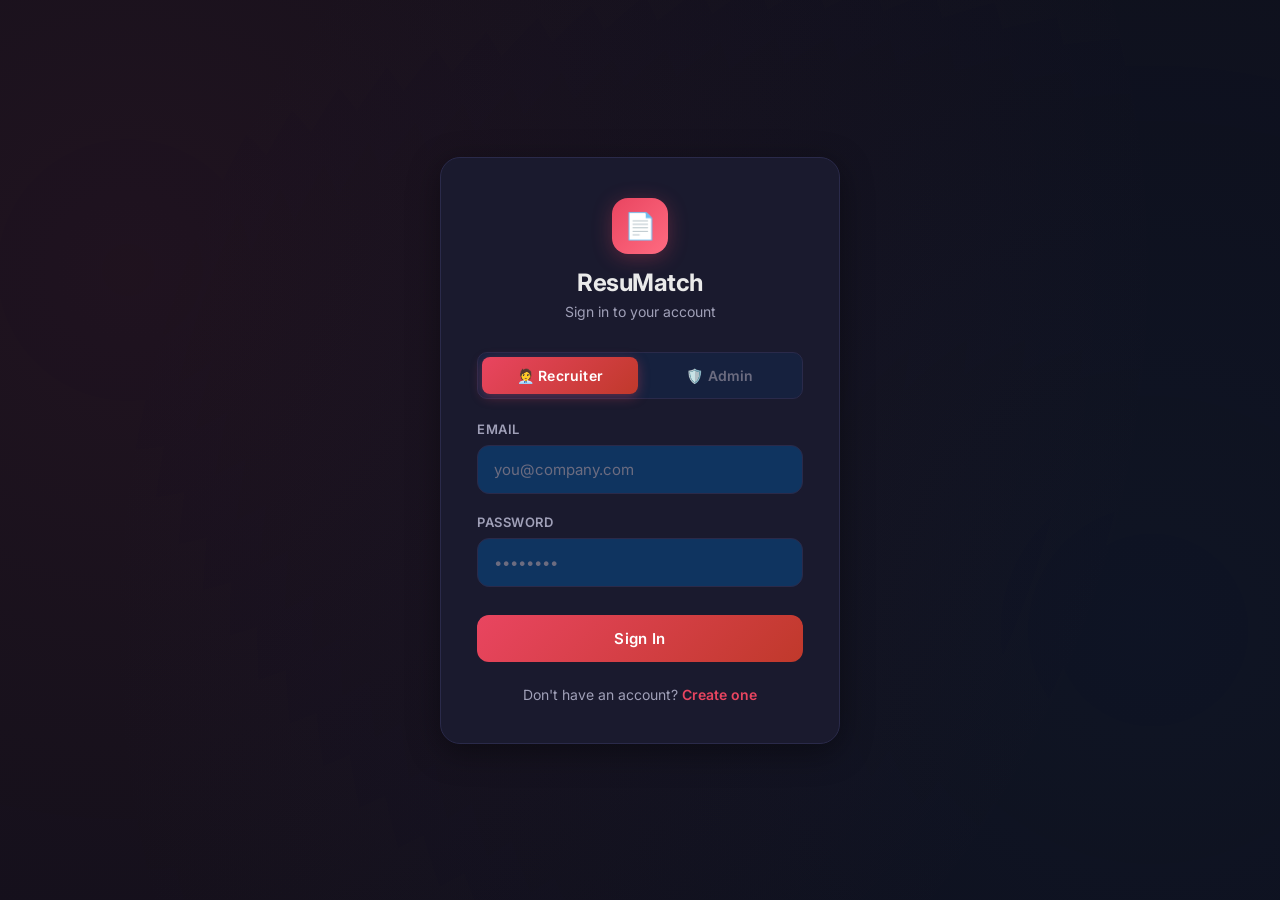
==== commit 04a541ef: "Initial ATS implementation" ====
--- a/frontend/dashboard.html
+++ b/frontend/dashboard.html
@@ -30,7 +30,49 @@
   </nav>
 
   <!-- ── Page Content ────────────────────────────────────── -->
-  <main class="page-content" style="max-width: 640px;">
+  <main class="page-content" style="max-width: 960px;">
+
+    <!-- ── Overview Cards ──────────────────────────────── -->
+    <div class="overview-grid" id="overview-grid">
+      <!-- HR Users -->
+      <div class="stat-card" id="stat-users">
+        <div class="stat-icon stat-icon--blue">👥</div>
+        <div class="stat-body">
+          <div class="stat-value" id="stat-total-users">—</div>
+          <div class="stat-label">HR Users</div>
+        </div>
+      </div>
+
+      <!-- Total Jobs -->
+      <div class="stat-card" id="stat-jobs">
+        <div class="stat-icon stat-icon--pink">💼</div>
+        <div class="stat-body">
+          <div class="stat-value" id="stat-total-jobs">—</div>
+          <div class="stat-label">Total Jobs</div>
+          <div class="stat-sub" id="stat-jobs-sub">— open · — closed</div>
+        </div>
+      </div>
+
+      <!-- Resumes Processed -->
+      <div class="stat-card" id="stat-resumes">
+        <div class="stat-icon stat-icon--teal">📄</div>
+        <div class="stat-body">
+          <div class="stat-value" id="stat-total-resumes">—</div>
+          <div class="stat-label">Resumes Processed</div>
+        </div>
+      </div>
+
+      <!-- Avg Match Score -->
+      <div class="stat-card" id="stat-score">
+        <div class="stat-icon stat-icon--gold">⭐</div>
+        <div class="stat-body">
+          <div class="stat-value" id="stat-avg-score">—</div>
+          <div class="stat-label">Avg Match Score</div>
+        </div>
+      </div>
+    </div>
+
+    <!-- ── Profile Card ─────────────────────────────────── -->
     <div class="dashboard-card">
       <!-- Welcome -->
       <h1 class="welcome">Welcome, <span id="user-name">...</span> 👋</h1>
@@ -69,6 +111,7 @@
   <script src="js/auth.js"></script>
   <script>
     loadDashboard();
+    loadAdminStats();
     // Show user name in nav
     const user = getUser();
     if (user) {
--- a/frontend/css/style.css
+++ b/frontend/css/style.css
@@ -1498,3 +1498,273 @@
 
 }
 
+
+/* ── Overview / Stat Cards ────────────────────────────── */
+.overview-grid {
+  display: grid;
+  grid-template-columns: repeat(4, 1fr);
+  gap: 16px;
+  margin-bottom: 24px;
+  animation: cardSlideUp 0.5s ease-out;
+}
+
+.stat-card {
+  background: var(--bg-secondary);
+  border: 1px solid var(--border);
+  border-radius: var(--radius);
+  padding: 22px 20px;
+  display: flex;
+  align-items: center;
+  gap: 16px;
+  box-shadow: 0 4px 20px rgba(0, 0, 0, 0.25);
+  transition: transform var(--transition), box-shadow var(--transition), border-color var(--transition);
+  position: relative;
+  overflow: hidden;
+}
+
+.stat-card::before {
+  content: \'\';
+  position: absolute;
+  inset: 0;
+  background: linear-gradient(135deg, rgba(255,255,255,0.025) 0%, transparent 60%);
+  pointer-events: none;
+}
+
+.stat-card:hover {
+  transform: translateY(-3px);
+  box-shadow: 0 8px 32px rgba(0, 0, 0, 0.4);
+  border-color: rgba(233, 69, 96, 0.35);
+}
+
+.stat-icon {
+  width: 48px;
+  height: 48px;
+  border-radius: 14px;
+  display: flex;
+  align-items: center;
+  justify-content: center;
+  font-size: 22px;
+  flex-shrink: 0;
+}
+
+.stat-icon--blue { background: rgba(52, 152, 219, 0.18); box-shadow: 0 2px 12px rgba(52,152,219,0.2); }
+.stat-icon--pink { background: rgba(233, 69, 96, 0.18);  box-shadow: 0 2px 12px rgba(233,69,96,0.2); }
+.stat-icon--teal { background: rgba(26, 188, 156, 0.18); box-shadow: 0 2px 12px rgba(26,188,156,0.2); }
+.stat-icon--gold { background: rgba(241, 196, 15, 0.18); box-shadow: 0 2px 12px rgba(241,196,15,0.2); }
+
+.stat-body { min-width: 0; }
+
+.stat-value {
+  font-size: 28px;
+  font-weight: 700;
+  line-height: 1;
+  letter-spacing: -0.5px;
+  color: var(--text-primary);
+  margin-bottom: 4px;
+  font-variant-numeric: tabular-nums;
+}
+
+.stat-label {
+  font-size: 12px;
+  font-weight: 600;
+  color: var(--text-muted);
+  text-transform: uppercase;
+  letter-spacing: 0.6px;
+}
+
+.stat-sub {
+  font-size: 11px;
+  color: var(--text-muted);
+  margin-top: 4px;
+}
+
+.stat-loading {
+  color: transparent !important;
+  background: linear-gradient(90deg, var(--border) 25%, var(--bg-card) 50%, var(--border) 75%);
+  background-size: 200%% 100%%;
+  animation: shimmer 1.4s infinite;
+  border-radius: 6px;
+  min-width: 48px;
+  min-height: 1em;
+  display: inline-block;
+}
+
+@keyframes shimmer {
+  0%%   { background-position: 200%% 0; }
+  100%% { background-position: -200%% 0; }
+}
+
+@media (max-width: 640px) {
+  .overview-grid {
+    grid-template-columns: 1fr 1fr;
+  }
+}
+
+/* ── Login Role Toggle ────────────────────────────────── */
+.role-toggle {
+  display: flex;
+  background: var(--bg-card);
+  border: 1px solid var(--border);
+  border-radius: 10px;
+  padding: 4px;
+  gap: 4px;
+  margin-bottom: 22px;
+}
+
+.role-tab {
+  flex: 1;
+  padding: 10px 12px;
+  border: none;
+  border-radius: 8px;
+  background: transparent;
+  color: var(--text-muted);
+  font-size: 14px;
+  font-weight: 600;
+  font-family: inherit;
+  cursor: pointer;
+  transition: all 0.25s ease;
+  letter-spacing: 0.2px;
+}
+
+.role-tab:hover {
+  color: var(--text-primary);
+  background: rgba(255,255,255,0.05);
+}
+
+.role-tab.active {
+  background: linear-gradient(135deg, var(--accent), #c0392b);
+  color: #fff;
+  box-shadow: 0 3px 12px rgba(233, 69, 96, 0.35);
+}
+
+/* ── Admin Dashboard Header ─────────────────────── */
+.admin-header {
+  display: flex;
+  justify-content: space-between;
+  align-items: center;
+  margin-bottom: 28px;
+  padding: 28px 32px;
+  background: var(--bg-secondary);
+  border: 1px solid var(--border);
+  border-radius: var(--radius);
+  box-shadow: 0 4px 20px rgba(0,0,0,0.2);
+  animation: cardSlideUp 0.5s ease-out;
+}
+
+.admin-title {
+  font-size: 26px;
+  font-weight: 700;
+  letter-spacing: -0.5px;
+  color: var(--text-primary);
+  margin-bottom: 4px;
+}
+
+.admin-subtitle {
+  font-size: 14px;
+  color: var(--text-secondary);
+}
+
+.admin-badge-large {
+  background: linear-gradient(135deg, rgba(233,69,96,0.15), rgba(192,57,43,0.1));
+  border: 1px solid rgba(233,69,96,0.3);
+  color: var(--accent);
+  font-size: 14px;
+  font-weight: 600;
+  padding: 10px 18px;
+  border-radius: 50px;
+  white-space: nowrap;
+}
+
+/* Admin badge in nav */
+.admin-badge {
+  background: linear-gradient(135deg, var(--accent), #c0392b);
+  color: #fff;
+  font-size: 12px;
+  font-weight: 700;
+  padding: 4px 12px;
+  border-radius: 50px;
+  letter-spacing: 0.3px;
+  box-shadow: 0 2px 10px rgba(233,69,96,0.3);
+}
+
+/* ── Charts Grid ──────────────────────────────── */
+.charts-grid {
+  display: grid;
+  grid-template-columns: 1fr 1fr;
+  gap: 20px;
+  margin-top: 24px;
+  animation: cardSlideUp 0.6s ease-out;
+}
+
+.chart-card {
+  background: var(--bg-secondary);
+  border: 1px solid var(--border);
+  border-radius: var(--radius);
+  padding: 24px;
+  box-shadow: 0 4px 20px rgba(0,0,0,0.2);
+  transition: border-color var(--transition), box-shadow var(--transition);
+}
+
+.chart-card:hover {
+  border-color: rgba(233,69,96,0.25);
+  box-shadow: 0 8px 32px rgba(0,0,0,0.35);
+}
+
+/* Full-width card spans both columns */
+.chart-card--wide {
+  grid-column: 1 / -1;
+}
+
+.chart-card-header {
+  display: flex;
+  justify-content: space-between;
+  align-items: baseline;
+  margin-bottom: 20px;
+}
+
+.chart-title {
+  font-size: 15px;
+  font-weight: 700;
+  color: var(--text-primary);
+  letter-spacing: -0.2px;
+}
+
+.chart-sub {
+  font-size: 12px;
+  color: var(--text-muted);
+}
+
+/* Canvas containers */
+.chart-wrap {
+  position: relative;
+  height: 220px;
+}
+
+.chart-wrap--sm {
+  height: 200px;
+}
+
+/* Score distribution legend */
+.score-legend {
+  display: flex;
+  justify-content: center;
+  gap: 16px;
+  margin-top: 14px;
+  flex-wrap: wrap;
+}
+
+.score-legend-item {
+  font-size: 11px;
+  font-weight: 600;
+  color: var(--text-secondary);
+}
+
+/* Responsive: stack on narrow screens */
+@media (max-width: 640px) {
+  .charts-grid {
+    grid-template-columns: 1fr;
+  }
+  .chart-card--wide {
+    grid-column: 1;
+  }
+}
